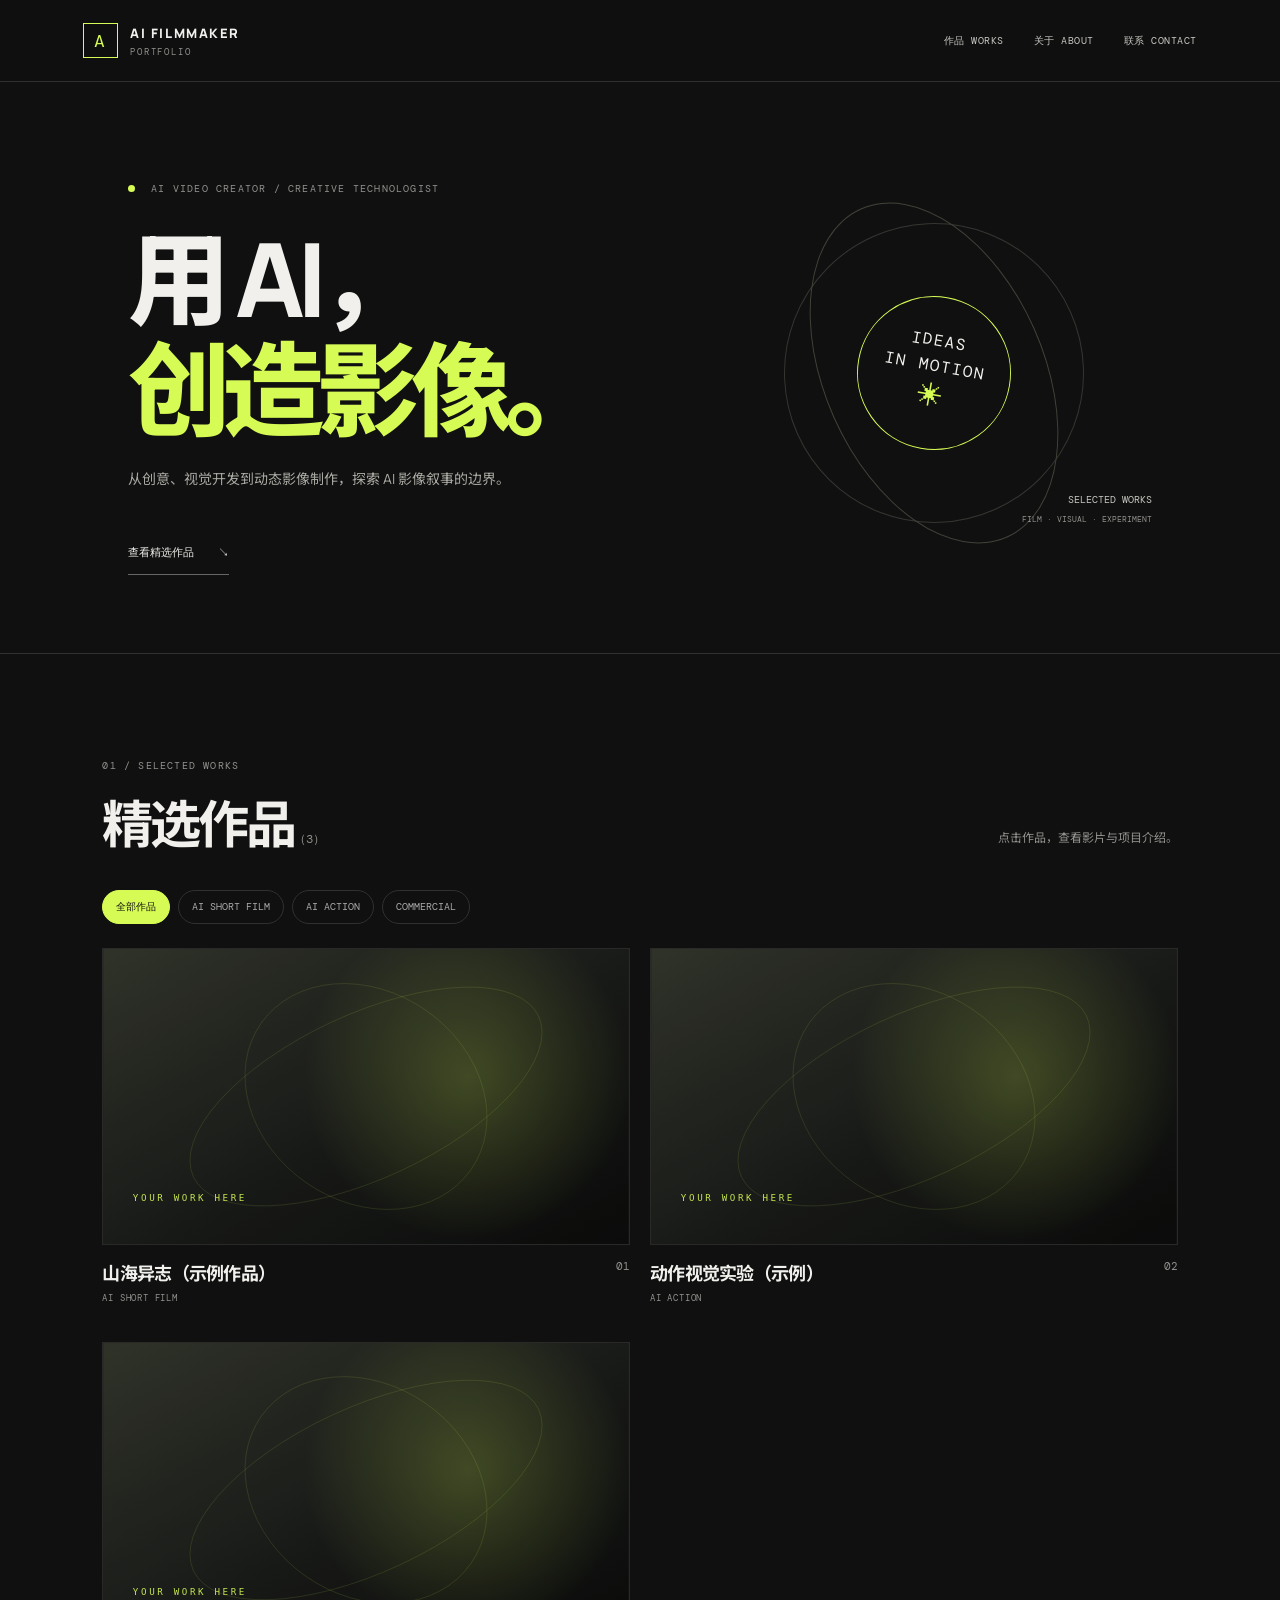
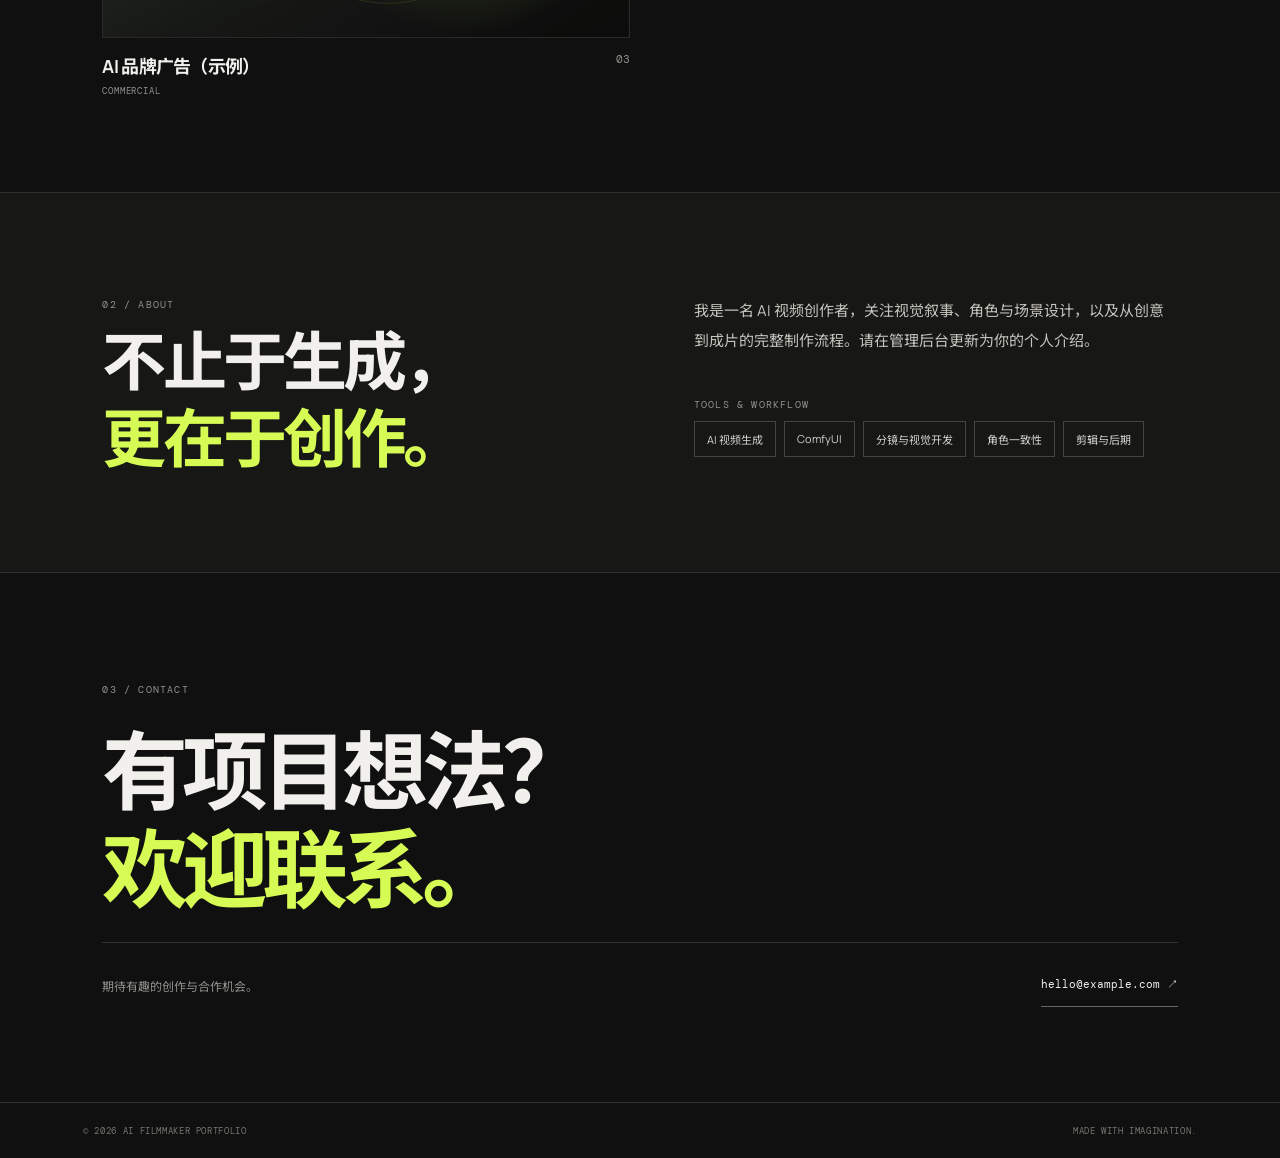
==== index.html @ a876d7d2 "Add files via upload" ====
<!doctype html>
<html lang="zh-CN">
<head>
  <meta charset="utf-8">
  <meta name="viewport" content="width=device-width, initial-scale=1">
  <meta name="theme-color" content="#111111">
  <meta name="description" content="AI 视频创作者作品集">
  <title>AI FILMMAKER — Portfolio</title>
  <link rel="stylesheet" href="styles.css">
</head>
<body>
  <header class="site-header">
    <a class="brand" href="./"><span class="brand-mark">A</span><span>AI FILMMAKER<small>PORTFOLIO</small></span></a>
    <nav><a href="#works">作品 WORKS</a><a href="#about">关于 ABOUT</a><a href="#contact">联系 CONTACT</a></nav>
  </header>
  <main>
    <section class="hero">
      <div class="hero-copy">
        <p class="eyebrow"><span class="dot"></span> AI VIDEO CREATOR / CREATIVE TECHNOLOGIST</p>
        <h1>用 AI，<br><em>创造影像。</em></h1>
        <p class="hero-description" id="heroIntro">从创意、视觉开发到动态影像制作，探索 AI 影像叙事的边界。</p>
        <a class="text-link" href="#works">查看精选作品 <span>↘</span></a>
      </div>
      <div class="hero-side">
        <div class="orbit orbit-one"></div><div class="orbit orbit-two"></div>
        <div class="hero-stamp">IDEAS<br>IN MOTION<span>✳</span></div>
        <p>SELECTED WORKS<br><span>FILM · VISUAL · EXPERIMENT</span></p>
      </div>
    </section>
    <section class="section works-section" id="works">
      <div class="section-heading"><div><p class="eyebrow">01 / SELECTED WORKS</p><h2>精选作品<span class="muted">（<span id="workCount">0</span>）</span></h2></div><p class="section-note">点击作品，查看影片与项目介绍。</p></div>
      <div class="filter-row" id="filters"></div>
      <div class="work-grid" id="workGrid"><div class="loading">正在载入作品…</div></div>
    </section>
    <section class="about-section section" id="about">
      <div><p class="eyebrow">02 / ABOUT</p><h2>不止于生成，<br><em>更在于创作。</em></h2></div>
      <div class="about-content"><p id="aboutText">我是一名 AI 视频创作者，关注视觉叙事、角色与场景设计，以及从创意到成片的完整制作流程。</p><div class="skills-wrap"><p class="eyebrow">TOOLS & WORKFLOW</p><div id="skills" class="skills"></div></div></div>
    </section>
    <section class="contact-section section" id="contact">
      <p class="eyebrow">03 / CONTACT</p><h2>有项目想法？<br><em>欢迎联系。</em></h2>
      <div class="contact-bottom"><p id="contactText">期待有趣的创作与合作机会。</p><a id="contactLink" class="text-link" href="mailto:hello@example.com">hello@example.com ↗</a></div>
    </section>
  </main>
  <footer><span>© <span id="year"></span> AI FILMMAKER PORTFOLIO</span><span>MADE WITH IMAGINATION.</span></footer>
  <div class="modal-backdrop" id="modal" aria-hidden="true">
    <section class="project-modal" role="dialog" aria-modal="true" aria-labelledby="modalTitle">
      <button class="modal-close" id="modalClose" aria-label="关闭">×</button>
      <div class="modal-video" id="modalVideo"></div>
      <div class="modal-content">
        <p class="eyebrow" id="modalCategory">PROJECT</p><h2 id="modalTitle"></h2><p class="modal-subtitle" id="modalSubtitle"></p>
        <div class="modal-description" id="modalDescription"></div>
        <div class="modal-tags" id="modalTags"></div>
        <a class="text-link external-link" id="originalLink" href="#" target="_blank" rel="noopener noreferrer">在视频平台打开 ↗</a>
      </div>
    </section>
  </div>
  <script src="app.js"></script>
</body>
</html>
---- styles.css ----
@import url('https://fonts.googleapis.com/css2?family=DM+Mono:wght@400;500&family=Manrope:wght@400;500;600;700;800&family=Noto+Sans+SC:wght@300;400;500;600;700;900&display=swap');
:root{--bg:#101010;--panel:#181818;--text:#f1f0ec;--muted:#92918d;--line:#30302e;--accent:#d7fb55;--mono:'DM Mono',monospace;--sans:'Manrope','Noto Sans SC',sans-serif}
*{box-sizing:border-box}html{scroll-behavior:smooth;scroll-padding-top:85px}body{margin:0;background:var(--bg);color:var(--text);font-family:var(--sans);-webkit-font-smoothing:antialiased}a{color:inherit;text-decoration:none}.site-header{height:82px;padding:0 6.5%;display:flex;align-items:center;justify-content:space-between;border-bottom:1px solid var(--line);position:sticky;top:0;z-index:5;background:rgba(16,16,16,.92);backdrop-filter:blur(14px)}.brand{display:flex;align-items:center;gap:12px;font-size:13px;font-weight:800;letter-spacing:.12em}.brand small{display:block;color:var(--muted);font:9px var(--mono);letter-spacing:.2em;margin-top:4px}.brand-mark{display:grid;place-items:center;width:35px;height:35px;border:1px solid var(--accent);color:var(--accent);font:18px var(--mono)}nav{display:flex;gap:30px;font:10px var(--mono);letter-spacing:.05em;color:#c8c7c2}nav a:hover,.text-link:hover{color:var(--accent)}.hero{min-height:570px;padding:90px 10% 78px;display:grid;grid-template-columns:1.15fr .85fr;align-items:center;border-bottom:1px solid var(--line);overflow:hidden}.eyebrow{font:10px var(--mono);letter-spacing:.12em;color:var(--muted);text-transform:uppercase}.dot{display:inline-block;width:7px;height:7px;border-radius:50%;background:var(--accent);margin-right:9px}.hero h1{font-size:clamp(56px,8vw,108px);line-height:1.08;letter-spacing:-.075em;margin:28px 0 22px;font-weight:800}.hero h1 em,.about-section h2 em,.contact-section h2 em{font-style:normal;color:var(--accent)}.hero-description{max-width:430px;color:#aaa9a3;line-height:1.9;font-size:14px}.text-link{display:inline-flex;gap:24px;align-items:center;padding:14px 0;border-bottom:1px solid #666;font:11px var(--mono);margin-top:24px;transition:color .2s}.hero-side{height:330px;position:relative;display:grid;place-items:center}.orbit{position:absolute;border:1px solid #353631;border-radius:50%;transform:rotate(-24deg)}.orbit-one{width:300px;height:300px}.orbit-two{width:220px;height:360px;border-color:#414239}.hero-stamp{width:154px;height:154px;border:1px solid var(--accent);border-radius:50%;display:grid;place-content:center;text-align:center;font:16px/1.55 var(--mono);letter-spacing:.08em;transform:rotate(10deg);position:relative;background:var(--bg)}.hero-stamp span{color:var(--accent);font-size:25px}.hero-side>p{position:absolute;right:0;bottom:0;font:10px/1.9 var(--mono);color:#c7c6c0;text-align:right}.hero-side>p span{color:var(--muted);font-size:8px}.section{padding:95px 8%}.section-heading{display:flex;justify-content:space-between;align-items:end;margin-bottom:32px}.section h2{font-size:clamp(32px,4vw,52px);letter-spacing:-.06em;margin:12px 0 0}.muted{font:12px var(--mono);letter-spacing:0;color:var(--muted)}.section-note{font-size:12px;color:var(--muted)}.filter-row{display:flex;gap:8px;flex-wrap:wrap;margin:0 0 24px}.filter-button{border:1px solid var(--line);color:#aaa;background:transparent;padding:9px 13px;font:10px var(--mono);cursor:pointer;border-radius:99px}.filter-button.active,.filter-button:hover{background:var(--accent);border-color:var(--accent);color:#111}.work-grid{display:grid;grid-template-columns:repeat(2,minmax(0,1fr));gap:38px 20px}.work-card{cursor:pointer;min-width:0}.work-image{position:relative;aspect-ratio:16/9;background:#20201e;overflow:hidden;border:1px solid #292927}.work-image img{width:100%;height:100%;object-fit:cover;display:block;transition:transform .6s cubic-bezier(.2,.7,.2,1);opacity:.9}.work-card:hover .work-image img{transform:scale(1.035);opacity:1}.play-indicator{position:absolute;right:16px;bottom:16px;width:42px;height:42px;display:grid;place-items:center;background:var(--accent);color:#111;border-radius:50%;font-size:15px;opacity:0;transform:translateY(6px);transition:.25s}.work-card:hover .play-indicator{opacity:1;transform:translateY(0)}.work-meta{display:flex;justify-content:space-between;gap:12px;align-items:start;margin-top:14px}.work-meta h3{font-size:18px;letter-spacing:-.04em;margin:0 0 7px}.work-meta p{font:9px var(--mono);letter-spacing:.09em;color:var(--muted);margin:0}.work-index{font:11px var(--mono);color:var(--muted)}.loading,.empty-state{grid-column:1/-1;padding:50px 0;color:var(--muted);font-size:13px}.about-section{display:grid;grid-template-columns:1fr 1fr;gap:10%;background:#171715;border-top:1px solid var(--line);border-bottom:1px solid var(--line)}.about-section h2{font-size:clamp(38px,5vw,64px);line-height:1.2}.about-content>p{font-size:15px;line-height:2;color:#c4c3bc;max-width:520px;margin:8px 0 42px}.skills{display:flex;flex-wrap:wrap;gap:8px}.skill{border:1px solid #454540;padding:9px 12px;color:#d3d2cc;font-size:11px}.contact-section{padding-top:100px;padding-bottom:95px}.contact-section h2{font-size:clamp(48px,7vw,86px);line-height:1.14;letter-spacing:-.07em;margin:25px 0}.contact-bottom{display:flex;justify-content:space-between;align-items:end;border-top:1px solid var(--line);padding-top:20px;color:var(--muted);font-size:12px}.contact-bottom .text-link{margin:0;color:var(--text)}footer{border-top:1px solid var(--line);padding:22px 6.5%;display:flex;justify-content:space-between;color:#77766f;font:9px var(--mono);letter-spacing:.07em}.modal-backdrop{position:fixed;inset:0;z-index:20;background:rgba(0,0,0,.82);backdrop-filter:blur(8px);display:none;align-items:center;justify-content:center;padding:28px}.modal-backdrop.open{display:flex}.project-modal{position:relative;width:min(100%,1000px);max-height:calc(100vh - 56px);overflow:auto;background:#171715;border:1px solid #41413b;box-shadow:0 30px 100px #000}.modal-close{position:sticky;float:right;top:12px;margin:12px 12px -50px 0;z-index:3;width:36px;height:36px;border:1px solid #555;background:rgba(10,10,10,.8);color:#fff;font-size:26px;cursor:pointer}.modal-video{background:#050505;aspect-ratio:16/9;position:relative;clear:both}.modal-video iframe,.modal-video video{width:100%;height:100%;position:absolute;inset:0;border:0}.modal-content{padding:30px 5% 42px}.modal-content h2{font-size:clamp(28px,4vw,42px);margin:8px 0;letter-spacing:-.05em}.modal-subtitle{font:10px var(--mono);color:var(--muted);letter-spacing:.08em}.modal-description{font-size:14px;line-height:1.95;color:#c7c6c0;white-space:pre-wrap;margin-top:25px}.modal-tags{display:flex;flex-wrap:wrap;gap:8px;margin-top:22px}.modal-tag{border:1px solid #41413b;padding:7px 10px;font-size:10px;color:#d4d3cc}.external-link{margin-top:25px}.no-scroll{overflow:hidden}
@media(max-width:700px){.site-header{height:68px;padding:0 5%}nav{gap:12px;font-size:8px}.brand{font-size:11px}.brand-mark{width:30px;height:30px}.hero{padding:68px 7% 42px;min-height:auto;grid-template-columns:1fr}.hero h1{font-size:clamp(58px,15vw,90px)}.hero-side{height:240px;margin-top:15px}.orbit-one{width:220px;height:220px}.orbit-two{height:260px;width:160px}.hero-stamp{width:120px;height:120px;font-size:13px}.section{padding:65px 6%}.section-heading{display:block}.section-note{margin-top:18px}.work-grid{gap:25px 12px}.work-meta h3{font-size:14px}.work-meta p{font-size:8px}.work-index{font-size:9px}.play-indicator{opacity:1;width:32px;height:32px;right:9px;bottom:9px}.about-section{grid-template-columns:1fr;gap:24px}.about-section h2{font-size:46px}.contact-bottom{align-items:start;gap:15px;flex-direction:column}.modal-backdrop{padding:10px}.project-modal{max-height:calc(100vh - 20px)}.modal-content{padding:24px 6% 32px}.modal-close{margin:8px 8px -44px 0}footer{padding:18px 6%;font-size:7px}}
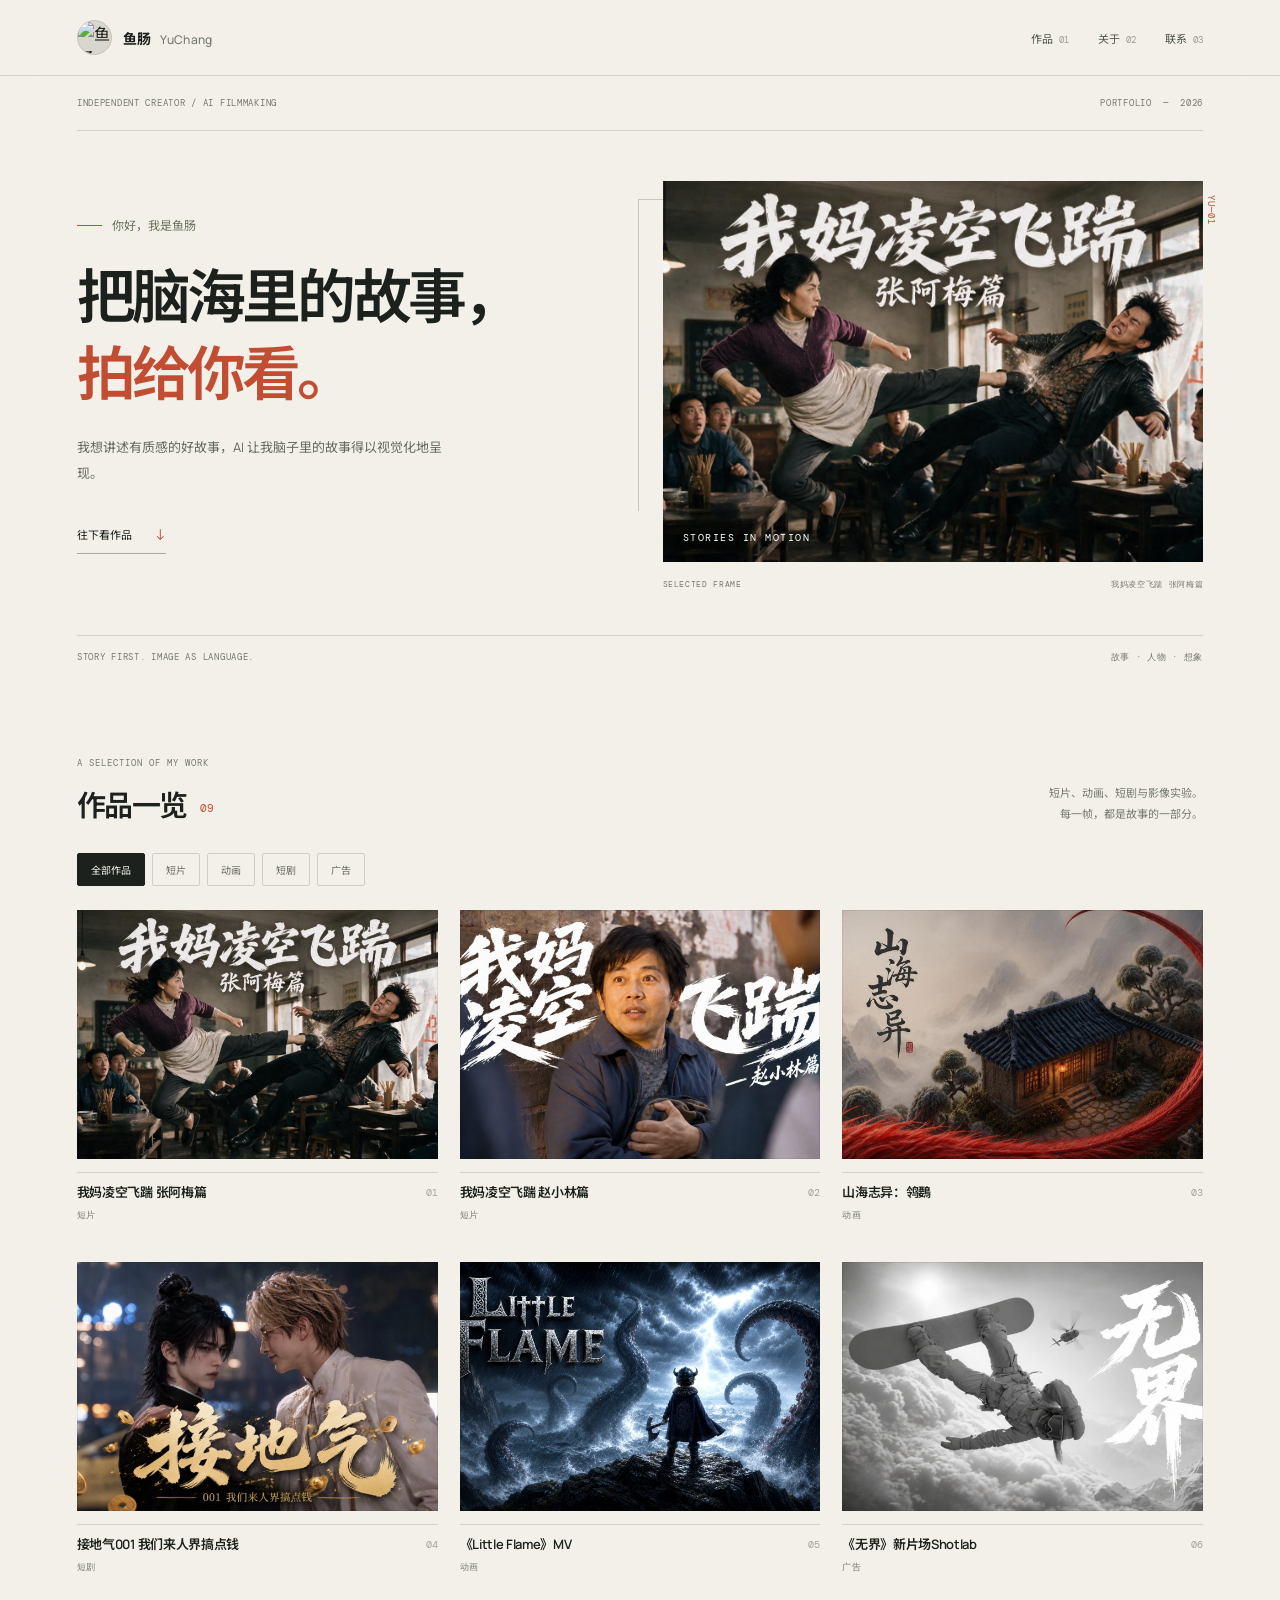
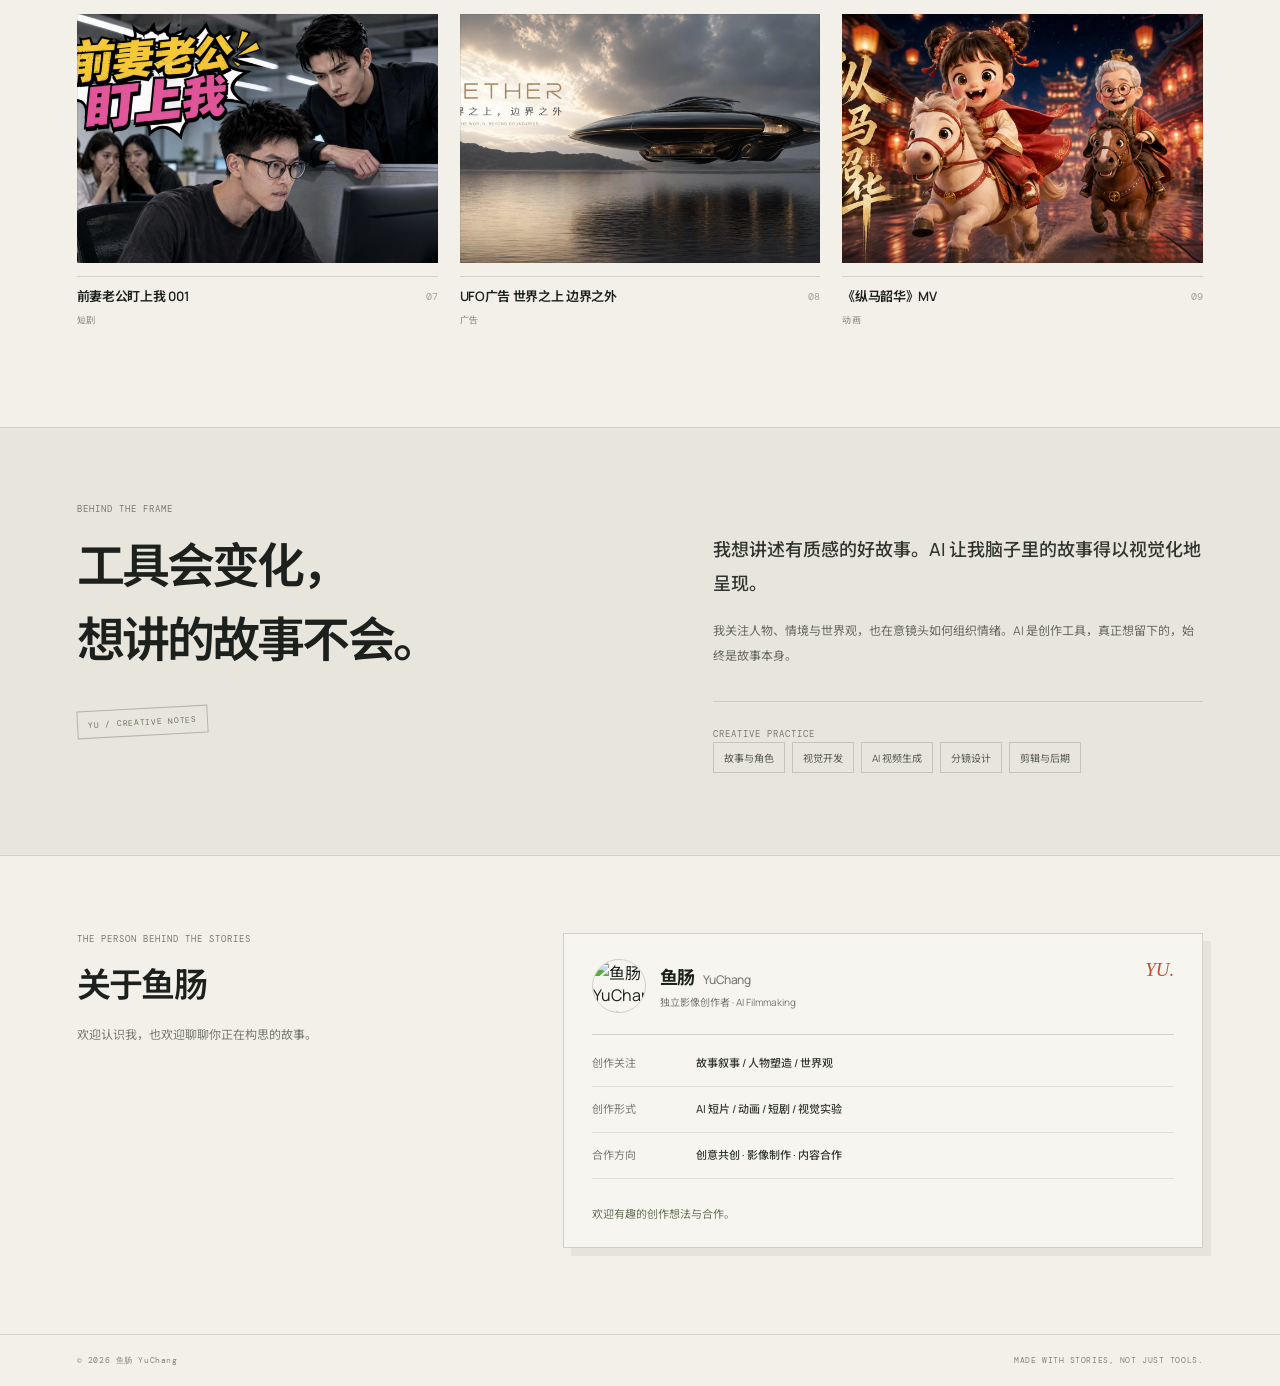
==== commit 915e2027: "Add files via upload" ====
--- a/index.html
+++ b/index.html
@@ -1,59 +1,44 @@
 <!doctype html>
 <html lang="zh-CN">
 <head>
-  <meta charset="utf-8">
-  <meta name="viewport" content="width=device-width, initial-scale=1">
-  <meta name="theme-color" content="#111111">
-  <meta name="description" content="AI 视频创作者作品集">
-  <title>AI FILMMAKER — Portfolio</title>
+  <meta charset="utf-8"><meta name="viewport" content="width=device-width, initial-scale=1">
+  <meta name="theme-color" content="#f2f0e9"><meta name="description" content="鱼肠 YuChang 的影像作品集。以故事为先，用影像呈现想象。">
+  <title>鱼肠 YuChang — Stories in Motion</title>
+  <link rel="preconnect" href="https://fonts.googleapis.com"><link rel="preconnect" href="https://fonts.gstatic.com" crossorigin>
+  <link href="https://fonts.googleapis.com/css2?family=DM+Mono:wght@400;500&family=Manrope:wght@400;500;600;700&family=Noto+Sans+SC:wght@300;400;500;600;700&display=swap" rel="stylesheet">
   <link rel="stylesheet" href="styles.css">
 </head>
 <body>
   <header class="site-header">
-    <a class="brand" href="./"><span class="brand-mark">A</span><span>AI FILMMAKER<small>PORTFOLIO</small></span></a>
-    <nav><a href="#works">作品 WORKS</a><a href="#about">关于 ABOUT</a><a href="#contact">联系 CONTACT</a></nav>
+    <a class="brand" href="./" aria-label="鱼肠 YuChang 首页"><img class="brand-avatar" src="https://sns-avatar-qc.xhscdn.com/avatar/1040g2jo31vcua93a1u005o1d77i0biuf7bql7g8?imageView2/2/w/540/format/webp|imageMogr2/strip2" alt="鱼肠 YuChang 头像"><span class="brand-name">鱼肠 <i>YuChang</i></span></a>
+    <nav aria-label="主导航"><a href="#works">作品 <span>01</span></a><a href="#about">关于 <span>02</span></a><a href="#contact">联系 <span>03</span></a></nav>
   </header>
   <main>
     <section class="hero">
-      <div class="hero-copy">
-        <p class="eyebrow"><span class="dot"></span> AI VIDEO CREATOR / CREATIVE TECHNOLOGIST</p>
-        <h1>用 AI，<br><em>创造影像。</em></h1>
-        <p class="hero-description" id="heroIntro">从创意、视觉开发到动态影像制作，探索 AI 影像叙事的边界。</p>
-        <a class="text-link" href="#works">查看精选作品 <span>↘</span></a>
+      <div class="hero-topline"><span>INDEPENDENT CREATOR / AI FILMMAKING</span><span>PORTFOLIO&nbsp; — &nbsp;2026</span></div>
+      <div class="hero-main">
+        <div class="hero-copy"><div class="hello"><span class="hello-line"></span>你好，我是鱼肠</div><h1>把脑海里的故事，<br><em>拍给你看。</em></h1><p id="heroIntro">我想讲述有质感的好故事，AI 让我脑子里的故事得以视觉化地呈现。</p><a class="text-link" href="#works">往下看作品 <span>↓</span></a></div>
+        <div class="hero-visual" id="heroVisual"><div class="hero-image-placeholder"><span>STORIES IN MOTION</span></div><div class="hero-image-caption"><span>SELECTED FRAME</span><span id="heroCaption">作品集 / 精选影像</span></div><span class="hero-index">YU—01</span></div>
       </div>
-      <div class="hero-side">
-        <div class="orbit orbit-one"></div><div class="orbit orbit-two"></div>
-        <div class="hero-stamp">IDEAS<br>IN MOTION<span>✳</span></div>
-        <p>SELECTED WORKS<br><span>FILM · VISUAL · EXPERIMENT</span></p>
+      <div class="hero-bottomline"><span>STORY FIRST. IMAGE AS LANGUAGE.</span><span>故事 · 人物 · 想象</span></div>
+    </section>
+    <section class="works-section section" id="works">
+      <div class="section-heading"><div><p class="eyebrow">A SELECTION OF MY WORK</p><h2>作品一览 <span class="count" id="workCount">00</span></h2></div><p class="section-note">短片、动画、短剧与影像实验。<br>每一帧，都是故事的一部分。</p></div>
+      <div class="filter-row" id="filters" aria-label="作品分类"></div><div class="work-grid" id="workGrid"><div class="loading">正在载入作品…</div></div>
+    </section>
+    <section class="about-section" id="about"><div class="about-inner section">
+      <div class="about-title"><p class="eyebrow">BEHIND THE FRAME</p><h2>工具会变化，<br>想讲的故事不会。</h2><span class="about-stamp">YU / CREATIVE NOTES</span></div>
+      <div class="about-content"><p class="about-lead" id="aboutText">我想讲述有质感的好故事。AI 让我脑子里的故事得以视觉化地呈现。</p><p class="about-note">我关注人物、情境与世界观，也在意镜头如何组织情绪。AI 是创作工具，真正想留下的，始终是故事本身。</p><div class="practice"><span class="eyebrow">CREATIVE PRACTICE</span><div id="skills" class="skills"></div></div></div>
+    </div></section>
+    <section class="contact-section section" id="contact">
+      <div class="contact-heading"><p class="eyebrow">THE PERSON BEHIND THE STORIES</p><h2>关于鱼肠</h2><p>欢迎认识我，也欢迎聊聊你正在构思的故事。</p></div>
+      <div class="creator-card"><div class="creator-card-top"><img class="contact-avatar" src="https://sns-avatar-qc.xhscdn.com/avatar/1040g2jo31vcua93a1u005o1d77i0biuf7bql7g8?imageView2/2/w/540/format/webp|imageMogr2/strip2" alt="鱼肠 YuChang 头像"><div><h3>鱼肠 <span>YuChang</span></h3><p>独立影像创作者 · AI Filmmaking</p></div><span class="card-mark">YU.</span></div>
+        <div class="creator-details"><div class="detail-row"><span>创作关注</span><strong>故事叙事 / 人物塑造 / 世界观</strong></div><div class="detail-row"><span>创作形式</span><strong>AI 短片 / 动画 / 短剧 / 视觉实验</strong></div><div class="detail-row"><span>合作方向</span><strong>创意共创 · 影像制作 · 内容合作</strong></div><div class="detail-row contact-channel" id="contactChannel" hidden><span>联系邮箱</span><strong id="contactEmail"></strong></div></div>
+        <p class="creator-note" id="contactText">以故事为先，用影像呈现想象。持续创作，持续探索。</p>
       </div>
     </section>
-    <section class="section works-section" id="works">
-      <div class="section-heading"><div><p class="eyebrow">01 / SELECTED WORKS</p><h2>精选作品<span class="muted">（<span id="workCount">0</span>）</span></h2></div><p class="section-note">点击作品，查看影片与项目介绍。</p></div>
-      <div class="filter-row" id="filters"></div>
-      <div class="work-grid" id="workGrid"><div class="loading">正在载入作品…</div></div>
-    </section>
-    <section class="about-section section" id="about">
-      <div><p class="eyebrow">02 / ABOUT</p><h2>不止于生成，<br><em>更在于创作。</em></h2></div>
-      <div class="about-content"><p id="aboutText">我是一名 AI 视频创作者，关注视觉叙事、角色与场景设计，以及从创意到成片的完整制作流程。</p><div class="skills-wrap"><p class="eyebrow">TOOLS & WORKFLOW</p><div id="skills" class="skills"></div></div></div>
-    </section>
-    <section class="contact-section section" id="contact">
-      <p class="eyebrow">03 / CONTACT</p><h2>有项目想法？<br><em>欢迎联系。</em></h2>
-      <div class="contact-bottom"><p id="contactText">期待有趣的创作与合作机会。</p><a id="contactLink" class="text-link" href="mailto:hello@example.com">hello@example.com ↗</a></div>
-    </section>
   </main>
-  <footer><span>© <span id="year"></span> AI FILMMAKER PORTFOLIO</span><span>MADE WITH IMAGINATION.</span></footer>
-  <div class="modal-backdrop" id="modal" aria-hidden="true">
-    <section class="project-modal" role="dialog" aria-modal="true" aria-labelledby="modalTitle">
-      <button class="modal-close" id="modalClose" aria-label="关闭">×</button>
-      <div class="modal-video" id="modalVideo"></div>
-      <div class="modal-content">
-        <p class="eyebrow" id="modalCategory">PROJECT</p><h2 id="modalTitle"></h2><p class="modal-subtitle" id="modalSubtitle"></p>
-        <div class="modal-description" id="modalDescription"></div>
-        <div class="modal-tags" id="modalTags"></div>
-        <a class="text-link external-link" id="originalLink" href="#" target="_blank" rel="noopener noreferrer">在视频平台打开 ↗</a>
-      </div>
-    </section>
-  </div>
+  <footer><span>© <span id="year"></span> 鱼肠 YuChang</span><span>MADE WITH STORIES, NOT JUST TOOLS.</span></footer>
+  <div class="modal-backdrop" id="modal" aria-hidden="true"><section class="project-modal" role="dialog" aria-modal="true" aria-labelledby="modalTitle"><button class="modal-close" id="modalClose" aria-label="关闭">×</button><div class="modal-video" id="modalVideo"></div><div class="modal-content"><p class="eyebrow" id="modalCategory">PROJECT</p><h2 id="modalTitle"></h2><p class="modal-subtitle" id="modalSubtitle"></p><div class="modal-description" id="modalDescription"></div><div class="modal-tags" id="modalTags"></div><a class="text-link external-link" id="originalLink" href="#" target="_blank" rel="noopener noreferrer">在视频平台打开 <span>↗</span></a></div></section></div>
   <script src="app.js"></script>
-</body>
-</html>+</body></html>
--- a/styles.css
+++ b/styles.css
@@ -1,4 +1,6 @@
-@import url('https://fonts.googleapis.com/css2?family=DM+Mono:wght@400;500&family=Manrope:wght@400;500;600;700;800&family=Noto+Sans+SC:wght@300;400;500;600;700;900&display=swap');
-:root{--bg:#101010;--panel:#181818;--text:#f1f0ec;--muted:#92918d;--line:#30302e;--accent:#d7fb55;--mono:'DM Mono',monospace;--sans:'Manrope','Noto Sans SC',sans-serif}
-*{box-sizing:border-box}html{scroll-behavior:smooth;scroll-padding-top:85px}body{margin:0;background:var(--bg);color:var(--text);font-family:var(--sans);-webkit-font-smoothing:antialiased}a{color:inherit;text-decoration:none}.site-header{height:82px;padding:0 6.5%;display:flex;align-items:center;justify-content:space-between;border-bottom:1px solid var(--line);position:sticky;top:0;z-index:5;background:rgba(16,16,16,.92);backdrop-filter:blur(14px)}.brand{display:flex;align-items:center;gap:12px;font-size:13px;font-weight:800;letter-spacing:.12em}.brand small{display:block;color:var(--muted);font:9px var(--mono);letter-spacing:.2em;margin-top:4px}.brand-mark{display:grid;place-items:center;width:35px;height:35px;border:1px solid var(--accent);color:var(--accent);font:18px var(--mono)}nav{display:flex;gap:30px;font:10px var(--mono);letter-spacing:.05em;color:#c8c7c2}nav a:hover,.text-link:hover{color:var(--accent)}.hero{min-height:570px;padding:90px 10% 78px;display:grid;grid-template-columns:1.15fr .85fr;align-items:center;border-bottom:1px solid var(--line);overflow:hidden}.eyebrow{font:10px var(--mono);letter-spacing:.12em;color:var(--muted);text-transform:uppercase}.dot{display:inline-block;width:7px;height:7px;border-radius:50%;background:var(--accent);margin-right:9px}.hero h1{font-size:clamp(56px,8vw,108px);line-height:1.08;letter-spacing:-.075em;margin:28px 0 22px;font-weight:800}.hero h1 em,.about-section h2 em,.contact-section h2 em{font-style:normal;color:var(--accent)}.hero-description{max-width:430px;color:#aaa9a3;line-height:1.9;font-size:14px}.text-link{display:inline-flex;gap:24px;align-items:center;padding:14px 0;border-bottom:1px solid #666;font:11px var(--mono);margin-top:24px;transition:color .2s}.hero-side{height:330px;position:relative;display:grid;place-items:center}.orbit{position:absolute;border:1px solid #353631;border-radius:50%;transform:rotate(-24deg)}.orbit-one{width:300px;height:300px}.orbit-two{width:220px;height:360px;border-color:#414239}.hero-stamp{width:154px;height:154px;border:1px solid var(--accent);border-radius:50%;display:grid;place-content:center;text-align:center;font:16px/1.55 var(--mono);letter-spacing:.08em;transform:rotate(10deg);position:relative;background:var(--bg)}.hero-stamp span{color:var(--accent);font-size:25px}.hero-side>p{position:absolute;right:0;bottom:0;font:10px/1.9 var(--mono);color:#c7c6c0;text-align:right}.hero-side>p span{color:var(--muted);font-size:8px}.section{padding:95px 8%}.section-heading{display:flex;justify-content:space-between;align-items:end;margin-bottom:32px}.section h2{font-size:clamp(32px,4vw,52px);letter-spacing:-.06em;margin:12px 0 0}.muted{font:12px var(--mono);letter-spacing:0;color:var(--muted)}.section-note{font-size:12px;color:var(--muted)}.filter-row{display:flex;gap:8px;flex-wrap:wrap;margin:0 0 24px}.filter-button{border:1px solid var(--line);color:#aaa;background:transparent;padding:9px 13px;font:10px var(--mono);cursor:pointer;border-radius:99px}.filter-button.active,.filter-button:hover{background:var(--accent);border-color:var(--accent);color:#111}.work-grid{display:grid;grid-template-columns:repeat(2,minmax(0,1fr));gap:38px 20px}.work-card{cursor:pointer;min-width:0}.work-image{position:relative;aspect-ratio:16/9;background:#20201e;overflow:hidden;border:1px solid #292927}.work-image img{width:100%;height:100%;object-fit:cover;display:block;transition:transform .6s cubic-bezier(.2,.7,.2,1);opacity:.9}.work-card:hover .work-image img{transform:scale(1.035);opacity:1}.play-indicator{position:absolute;right:16px;bottom:16px;width:42px;height:42px;display:grid;place-items:center;background:var(--accent);color:#111;border-radius:50%;font-size:15px;opacity:0;transform:translateY(6px);transition:.25s}.work-card:hover .play-indicator{opacity:1;transform:translateY(0)}.work-meta{display:flex;justify-content:space-between;gap:12px;align-items:start;margin-top:14px}.work-meta h3{font-size:18px;letter-spacing:-.04em;margin:0 0 7px}.work-meta p{font:9px var(--mono);letter-spacing:.09em;color:var(--muted);margin:0}.work-index{font:11px var(--mono);color:var(--muted)}.loading,.empty-state{grid-column:1/-1;padding:50px 0;color:var(--muted);font-size:13px}.about-section{display:grid;grid-template-columns:1fr 1fr;gap:10%;background:#171715;border-top:1px solid var(--line);border-bottom:1px solid var(--line)}.about-section h2{font-size:clamp(38px,5vw,64px);line-height:1.2}.about-content>p{font-size:15px;line-height:2;color:#c4c3bc;max-width:520px;margin:8px 0 42px}.skills{display:flex;flex-wrap:wrap;gap:8px}.skill{border:1px solid #454540;padding:9px 12px;color:#d3d2cc;font-size:11px}.contact-section{padding-top:100px;padding-bottom:95px}.contact-section h2{font-size:clamp(48px,7vw,86px);line-height:1.14;letter-spacing:-.07em;margin:25px 0}.contact-bottom{display:flex;justify-content:space-between;align-items:end;border-top:1px solid var(--line);padding-top:20px;color:var(--muted);font-size:12px}.contact-bottom .text-link{margin:0;color:var(--text)}footer{border-top:1px solid var(--line);padding:22px 6.5%;display:flex;justify-content:space-between;color:#77766f;font:9px var(--mono);letter-spacing:.07em}.modal-backdrop{position:fixed;inset:0;z-index:20;background:rgba(0,0,0,.82);backdrop-filter:blur(8px);display:none;align-items:center;justify-content:center;padding:28px}.modal-backdrop.open{display:flex}.project-modal{position:relative;width:min(100%,1000px);max-height:calc(100vh - 56px);overflow:auto;background:#171715;border:1px solid #41413b;box-shadow:0 30px 100px #000}.modal-close{position:sticky;float:right;top:12px;margin:12px 12px -50px 0;z-index:3;width:36px;height:36px;border:1px solid #555;background:rgba(10,10,10,.8);color:#fff;font-size:26px;cursor:pointer}.modal-video{background:#050505;aspect-ratio:16/9;position:relative;clear:both}.modal-video iframe,.modal-video video{width:100%;height:100%;position:absolute;inset:0;border:0}.modal-content{padding:30px 5% 42px}.modal-content h2{font-size:clamp(28px,4vw,42px);margin:8px 0;letter-spacing:-.05em}.modal-subtitle{font:10px var(--mono);color:var(--muted);letter-spacing:.08em}.modal-description{font-size:14px;line-height:1.95;color:#c7c6c0;white-space:pre-wrap;margin-top:25px}.modal-tags{display:flex;flex-wrap:wrap;gap:8px;margin-top:22px}.modal-tag{border:1px solid #41413b;padding:7px 10px;font-size:10px;color:#d4d3cc}.external-link{margin-top:25px}.no-scroll{overflow:hidden}
-@media(max-width:700px){.site-header{height:68px;padding:0 5%}nav{gap:12px;font-size:8px}.brand{font-size:11px}.brand-mark{width:30px;height:30px}.hero{padding:68px 7% 42px;min-height:auto;grid-template-columns:1fr}.hero h1{font-size:clamp(58px,15vw,90px)}.hero-side{height:240px;margin-top:15px}.orbit-one{width:220px;height:220px}.orbit-two{height:260px;width:160px}.hero-stamp{width:120px;height:120px;font-size:13px}.section{padding:65px 6%}.section-heading{display:block}.section-note{margin-top:18px}.work-grid{gap:25px 12px}.work-meta h3{font-size:14px}.work-meta p{font-size:8px}.work-index{font-size:9px}.play-indicator{opacity:1;width:32px;height:32px;right:9px;bottom:9px}.about-section{grid-template-columns:1fr;gap:24px}.about-section h2{font-size:46px}.contact-bottom{align-items:start;gap:15px;flex-direction:column}.modal-backdrop{padding:10px}.project-modal{max-height:calc(100vh - 20px)}.modal-content{padding:24px 6% 32px}.modal-close{margin:8px 8px -44px 0}footer{padding:18px 6%;font-size:7px}}
+:root{--paper:#f2f0e9;--paper2:#e8e5dc;--ink:#1c211e;--muted:#777a70;--line:#d4d1c7;--accent:#c14d32;--olive:#68745a;--mono:'DM Mono',monospace;--sans:'Manrope','Noto Sans SC',sans-serif;--page:min(1240px,88vw)}
+*{box-sizing:border-box}html{scroll-behavior:smooth;scroll-padding-top:90px;overflow-x:hidden}body{margin:0;background:var(--paper);color:var(--ink);font-family:var(--sans);-webkit-font-smoothing:antialiased;overflow-x:hidden}a{color:inherit;text-decoration:none}button{font:inherit}.site-header{height:76px;padding:0 max(6vw,calc((100vw - 1240px)/2));display:flex;align-items:center;justify-content:space-between;border-bottom:1px solid var(--line);position:sticky;top:0;z-index:5;background:rgba(242,240,233,.94);backdrop-filter:blur(16px)}.brand{display:flex;align-items:center;gap:11px}.brand-avatar{width:35px;height:35px;border-radius:50%;object-fit:cover;background:#d9d6cd;border:1px solid #c7c3b7}.brand-name{font-size:14px;font-weight:700;letter-spacing:.02em}.brand-name i{font-style:normal;color:var(--muted);font-size:12px;font-weight:500;margin-left:5px}nav{display:flex;gap:29px;color:#4f554d;font-size:11px}nav a{transition:color .2s}nav a:hover{color:var(--accent)}nav span{font:9px var(--mono);color:#9a9c91;margin-left:4px}.hero{width:var(--page);margin:0 auto}.hero-topline,.hero-bottomline{display:flex;justify-content:space-between;gap:20px;font:9px var(--mono);letter-spacing:.08em;color:#777a70}.hero-topline{padding:21px 0;border-bottom:1px solid var(--line)}.hero-main{display:grid;grid-template-columns:.92fr 1.08fr;gap:7%;align-items:center;padding:50px 0 45px}.hero-copy{padding:8px 0}.hello{display:flex;align-items:center;gap:10px;color:var(--olive);font-size:12px;margin-bottom:24px}.hello-line{width:25px;height:1px;background:var(--accent)}.hero h1{font-size:clamp(36px,4.6vw,64px);font-weight:600;line-height:1.3;letter-spacing:-.065em;margin:0 0 23px}.hero h1 em{font-style:normal;color:var(--accent)}.hero-copy>p{font-size:13px;line-height:2;color:#666a60;max-width:390px;margin:0}.text-link{display:inline-flex;align-items:center;gap:23px;border-bottom:1px solid #aaa99f;padding:12px 0 9px;margin-top:25px;font-size:11px;color:var(--ink);transition:color .2s,border-color .2s}.text-link:hover{color:var(--accent);border-color:var(--accent)}.text-link span{font-size:15px;color:var(--accent)}.hero-visual{position:relative;min-width:0;padding:0 0 28px 25px}.hero-visual:before{content:"";position:absolute;left:0;top:18px;width:48%;height:76%;border-left:1px solid #c9c5b9;border-top:1px solid #c9c5b9;pointer-events:none}.hero-image-placeholder{position:relative;aspect-ratio:1.42;background:var(--paper2);overflow:hidden}.hero-image-placeholder img{display:block;width:100%;height:100%;object-fit:cover;transition:transform .6s}.hero-visual:hover .hero-image-placeholder img{transform:scale(1.02)}.hero-image-placeholder:after{content:"";position:absolute;inset:0;background:linear-gradient(180deg,transparent 60%,rgba(0,0,0,.24));pointer-events:none}.hero-image-placeholder>span{position:absolute;left:20px;bottom:18px;z-index:1;color:white;font:10px var(--mono);letter-spacing:.15em;text-shadow:0 1px 8px #000}.hero-image-caption{position:absolute;left:25px;right:0;bottom:0;display:flex;justify-content:space-between;gap:10px;color:#777a70;font:8px var(--mono);letter-spacing:.08em}.hero-index{position:absolute;right:-14px;top:14px;writing-mode:vertical-rl;font:9px var(--mono);letter-spacing:.1em;color:var(--accent)}.hero-bottomline{border-top:1px solid var(--line);padding:15px 0 17px}.section{width:var(--page);margin:0 auto}.works-section{padding:76px 0 100px}.section-heading{display:flex;align-items:end;justify-content:space-between;margin-bottom:28px}.eyebrow{font:9px var(--mono);letter-spacing:.11em;color:var(--muted);text-transform:uppercase;margin:0 0 13px}.section h2,.contact-heading h2{font-size:29px;font-weight:600;letter-spacing:-.05em;margin:0}.count{font:11px var(--mono);color:var(--accent);vertical-align:middle;margin-left:8px;letter-spacing:0}.section-note{font-size:11px;line-height:1.9;color:var(--muted);text-align:right;margin:0}.filter-row{display:flex;flex-wrap:wrap;gap:7px;margin-bottom:24px}.filter-button{border:1px solid #d1cec4;color:#6d7067;background:transparent;padding:8px 13px;font-size:10px;cursor:pointer;border-radius:2px;transition:background .2s,border-color .2s,color .2s}.filter-button.active,.filter-button:hover{background:var(--ink);border-color:var(--ink);color:var(--paper)}.work-grid{display:grid;grid-template-columns:repeat(3,minmax(0,1fr));gap:40px 22px}.work-card{cursor:pointer;min-width:0;outline-offset:5px}.work-image{position:relative;aspect-ratio:1.45;background:#e3e0d7;overflow:hidden}.work-image:after{content:"";position:absolute;inset:0;border:1px solid rgba(20,25,20,.08);pointer-events:none}.work-image img{width:100%;height:100%;object-fit:cover;display:block;transition:transform .6s cubic-bezier(.2,.7,.2,1),filter .3s;filter:saturate(.88)}.work-card:hover .work-image img{transform:scale(1.035);filter:saturate(1.05)}.play-indicator{position:absolute;right:13px;bottom:13px;width:35px;height:35px;display:grid;place-items:center;background:var(--paper);color:var(--ink);border-radius:50%;font-size:13px;opacity:0;transform:translateY(4px);transition:.2s}.work-card:hover .play-indicator,.work-card:focus-visible .play-indicator{opacity:1;transform:translateY(0)}.work-meta{display:flex;justify-content:space-between;gap:12px;align-items:start;margin-top:13px;padding-top:10px;border-top:1px solid var(--line)}.work-meta h3{font-size:13px;font-weight:600;letter-spacing:-.025em;margin:0 0 7px;line-height:1.5}.work-meta p{font:9px var(--mono);letter-spacing:.04em;color:var(--muted);margin:0}.work-index{font:10px var(--mono);color:#a2a399;padding-top:3px}.loading,.empty-state{grid-column:1/-1;padding:45px 0;color:var(--muted);font-size:12px}.about-section{background:var(--paper2);border-top:1px solid var(--line);border-bottom:1px solid var(--line);padding:75px 0 82px}.about-inner{display:grid;grid-template-columns:1fr 1fr;gap:13%;align-items:start}.about-title{position:relative;min-height:260px}.about-title h2{font-size:clamp(31px,3.8vw,48px);font-weight:600;line-height:1.55;letter-spacing:-.06em;margin:0}.about-stamp{display:inline-block;margin-top:32px;padding:8px 10px;border:1px solid #b8b5a9;color:var(--olive);font:8px var(--mono);letter-spacing:.09em;transform:rotate(-3deg)}.about-content{padding-top:29px}.about-lead{font-size:18px;line-height:1.9;font-weight:500;color:#30362f;margin:0 0 18px}.about-note{font-size:12px;line-height:2.1;color:#666a60;margin:0 0 33px}.practice{padding-top:18px;border-top:1px solid #cfccc1}.practice>.eyebrow{margin-bottom:13px}.skills{display:flex;flex-wrap:wrap;gap:7px}.skill{border:1px solid #c7c4b8;padding:7px 10px;color:#555b50;font-size:10px}.contact-section{padding:77px 0 86px;display:grid;grid-template-columns:.75fr 1.25fr;gap:9%;align-items:start}.contact-heading h2{font-size:34px}.contact-heading>p:last-child{font-size:12px;line-height:1.9;color:var(--muted);max-width:240px;margin:17px 0 0}.creator-card{border:1px solid #d2cfc5;background:#f7f5ef;padding:25px 28px 23px;box-shadow:8px 8px 0 #e6e3da}.creator-card-top{display:flex;align-items:center;gap:14px;padding-bottom:21px;border-bottom:1px solid var(--line)}.contact-avatar{width:54px;height:54px;object-fit:cover;border-radius:50%;border:1px solid #d3d0c5}.creator-card-top h3{font-size:18px;font-weight:700;margin:0 0 5px;letter-spacing:-.03em}.creator-card-top h3 span{font-size:12px;font-weight:500;color:var(--muted);margin-left:5px}.creator-card-top p{font-size:10px;color:var(--muted);margin:0}.card-mark{margin-left:auto;align-self:flex-start;color:var(--accent);font:italic 19px Georgia,serif}.creator-details{padding:6px 0 13px}.detail-row{display:grid;grid-template-columns:90px 1fr;gap:14px;padding:13px 0;border-bottom:1px solid #e1ded5;font-size:11px;line-height:1.7}.detail-row>span{color:var(--muted)}.detail-row strong{font-weight:500;color:#343a32}.creator-note{font-size:11px;line-height:1.9;color:var(--olive);margin:12px 0 0}.contact-channel[hidden]{display:none}footer{border-top:1px solid var(--line);padding:20px max(6vw,calc((100vw - 1240px)/2));display:flex;justify-content:space-between;color:#85877c;font:8px var(--mono);letter-spacing:.07em}.modal-backdrop{position:fixed;inset:0;z-index:20;background:rgba(22,25,22,.88);backdrop-filter:blur(8px);display:none;align-items:center;justify-content:center;padding:24px;overflow:hidden}.modal-backdrop.open{display:flex}.project-modal{position:relative;width:min(100%,960px);max-height:calc(100vh - 48px);overflow-y:auto;overflow-x:hidden;overscroll-behavior:contain;background:var(--paper);color:var(--ink);box-shadow:0 30px 100px #000}.modal-close{position:sticky;float:right;top:12px;margin:12px 12px -50px 0;z-index:3;width:34px;height:34px;border:1px solid rgba(255,255,255,.6);background:rgba(20,20,20,.75);color:#fff;font-size:24px;cursor:pointer}.modal-video{background:#050505;aspect-ratio:16/9;position:relative;clear:both}.modal-video iframe,.modal-video video{width:100%;height:100%;position:absolute;inset:0;border:0;display:block;overflow:hidden;max-width:100%}.modal-video.douyin-player{width:100%;max-width:100%;aspect-ratio:16/9;margin:0 auto;overflow:hidden;flex:0 0 auto;position:relative;display:flex;align-items:center;justify-content:center;background:#050505}.modal-video.douyin-player.portrait-player{width:min(100%,42vh,420px);aspect-ratio:9/16}.modal-video.douyin-player .douyin-scale-wrap{position:absolute;top:50%;left:50%;transform-origin:center center;will-change:transform}.modal-video.douyin-player .douyin-scale-wrap iframe{position:static;inset:auto;display:block;width:100%;height:100%;max-width:none;border:0;overflow:hidden;scrollbar-width:none}.modal-content{padding:27px 5% 38px}.modal-content h2{font-size:clamp(25px,3vw,36px);font-weight:600;margin:6px 0;letter-spacing:-.04em}.modal-subtitle{font:10px var(--mono);color:var(--muted);letter-spacing:.05em}.modal-description{font-size:13px;line-height:1.95;color:#555b52;white-space:pre-wrap;margin-top:22px}.modal-tags{display:flex;flex-wrap:wrap;gap:7px;margin-top:20px}.modal-tag{border:1px solid #d0cdc2;padding:6px 9px;font-size:10px;color:#555b52}.external-link{margin-top:23px}.no-scroll{overflow:hidden}
+@media(min-width:1400px){.hero-main{padding:62px 0 54px}}
+@media(max-width:900px){:root{--page:88vw}.hero-main{gap:5%;grid-template-columns:.9fr 1.1fr}.hero h1{font-size:clamp(34px,5vw,48px)}.work-grid{grid-template-columns:repeat(2,minmax(0,1fr));gap:32px 18px}.about-inner{gap:8%}.contact-section{gap:5%}}
+@media(max-width:600px){:root{--page:90vw}.site-header{height:66px;padding:0 5vw}.brand-avatar{width:30px;height:30px}.brand-name{font-size:13px}nav{gap:13px;font-size:10px}nav span{display:none}.hero-topline,.hero-bottomline{font-size:7px;letter-spacing:.04em}.hero-topline{padding:16px 0}.hero-main{grid-template-columns:1fr;gap:32px;padding:35px 0 29px}.hero h1{font-size:38px;line-height:1.38;margin-bottom:17px}.hero-copy>p{font-size:12px}.hello{margin-bottom:18px}.hero-visual{padding-left:15px;padding-bottom:24px;margin-right:9px}.hero-visual:before{top:12px}.hero-image-caption{left:15px;font-size:7px}.hero-index{right:-10px}.hero-bottomline{padding:13px 0}.works-section{padding:51px 0 62px}.section-heading{align-items:start;gap:16px}.section h2{font-size:24px}.section-note{font-size:9px}.filter-row{gap:6px;margin-bottom:18px}.filter-button{padding:7px 10px;font-size:10px}.work-grid{grid-template-columns:1fr;gap:29px}.work-image{aspect-ratio:1.45}.work-meta h3{font-size:13px}.play-indicator{opacity:1;transform:none;width:31px;height:31px;right:9px;bottom:9px}.about-section{padding:48px 0 52px}.about-inner{grid-template-columns:1fr;gap:23px}.about-title{min-height:0}.about-title h2{font-size:32px}.about-stamp{margin-top:20px}.about-content{padding-top:0}.about-lead{font-size:16px}.about-note{font-size:12px}.contact-section{padding:52px 0 58px;grid-template-columns:1fr;gap:27px}.contact-heading h2{font-size:29px}.contact-heading>p:last-child{max-width:none}.creator-card{padding:20px 17px 18px;box-shadow:5px 5px 0 #e6e3da}.creator-card-top h3{font-size:16px}.contact-avatar{width:48px;height:48px}.detail-row{grid-template-columns:76px 1fr;gap:8px;font-size:10px}.creator-note{font-size:10px}footer{padding:17px 5vw;font-size:7px}.modal-backdrop{padding:8px}.project-modal{max-height:calc(100vh - 16px)}.modal-content{padding:22px 6% 28px}.modal-close{margin:8px 8px -44px 0}}
+@media(prefers-reduced-motion:reduce){html{scroll-behavior:auto}*,*:before,*:after{transition:none!important}}
